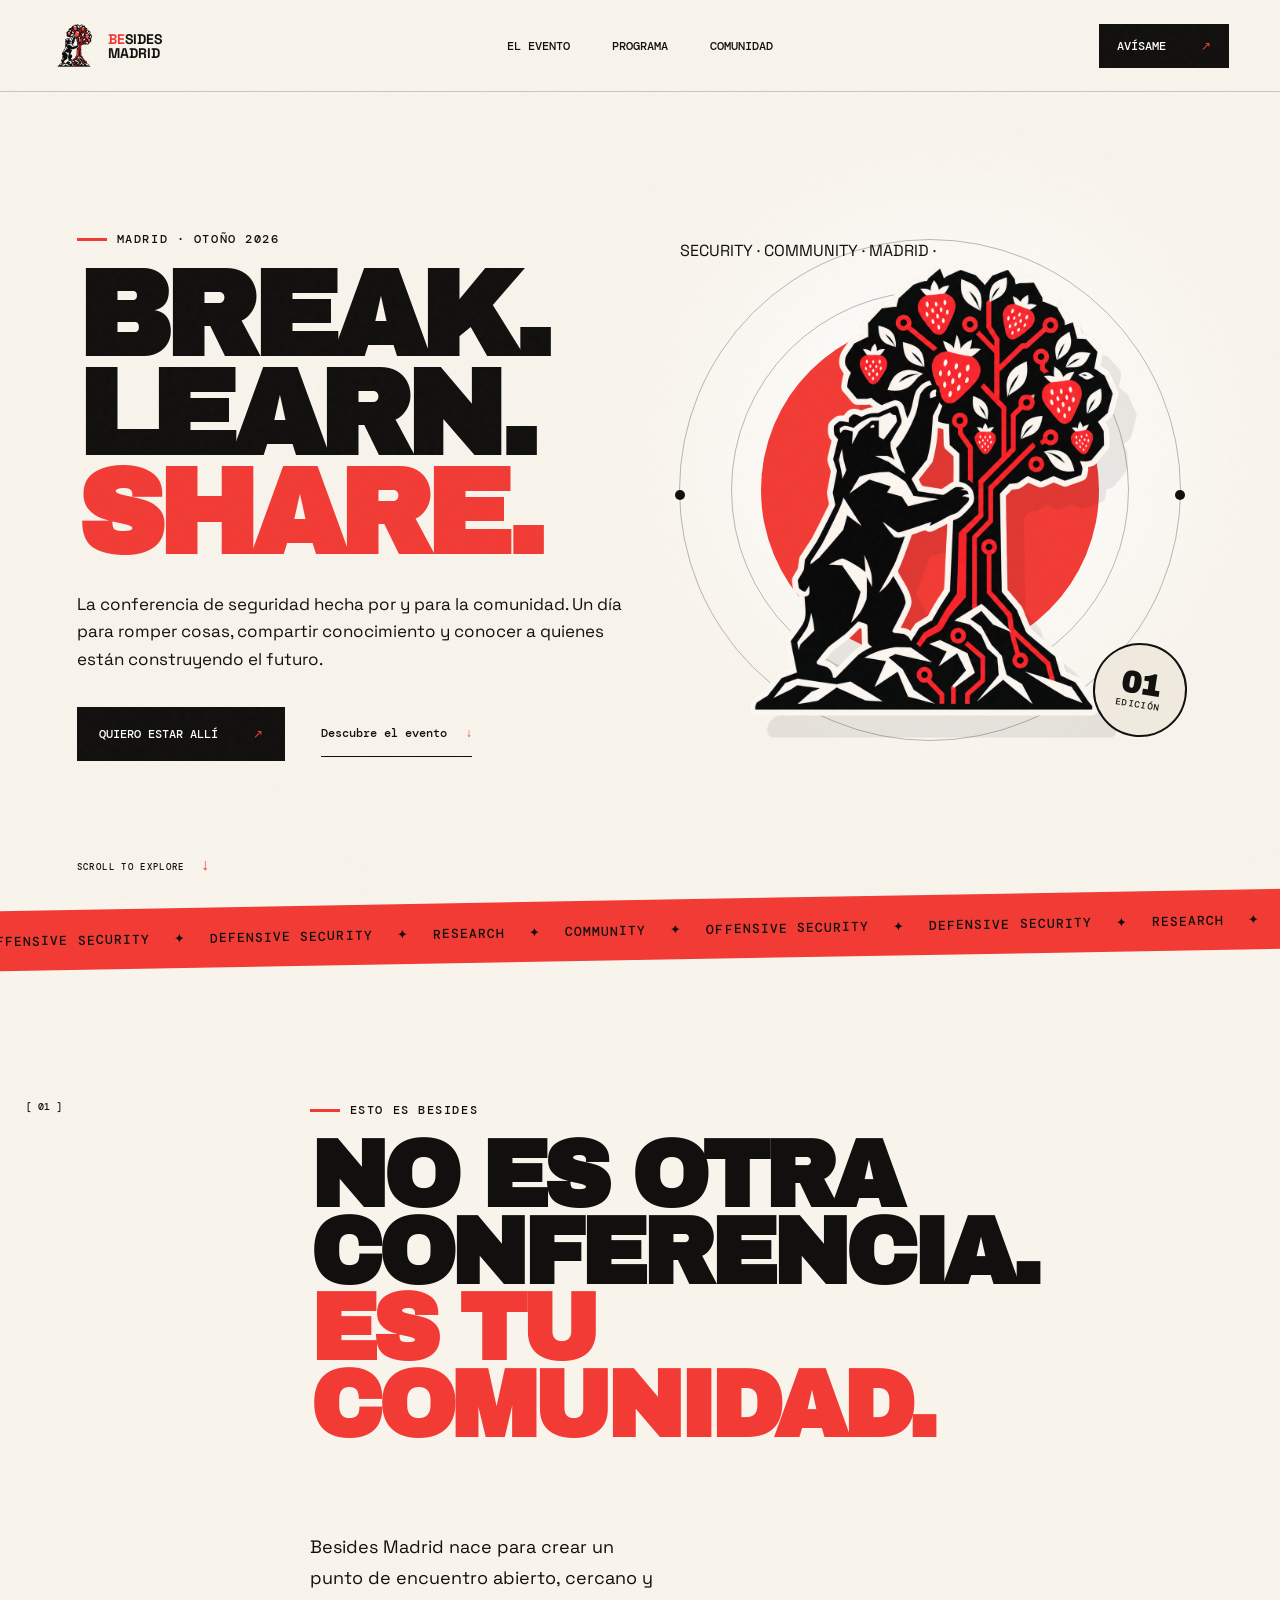
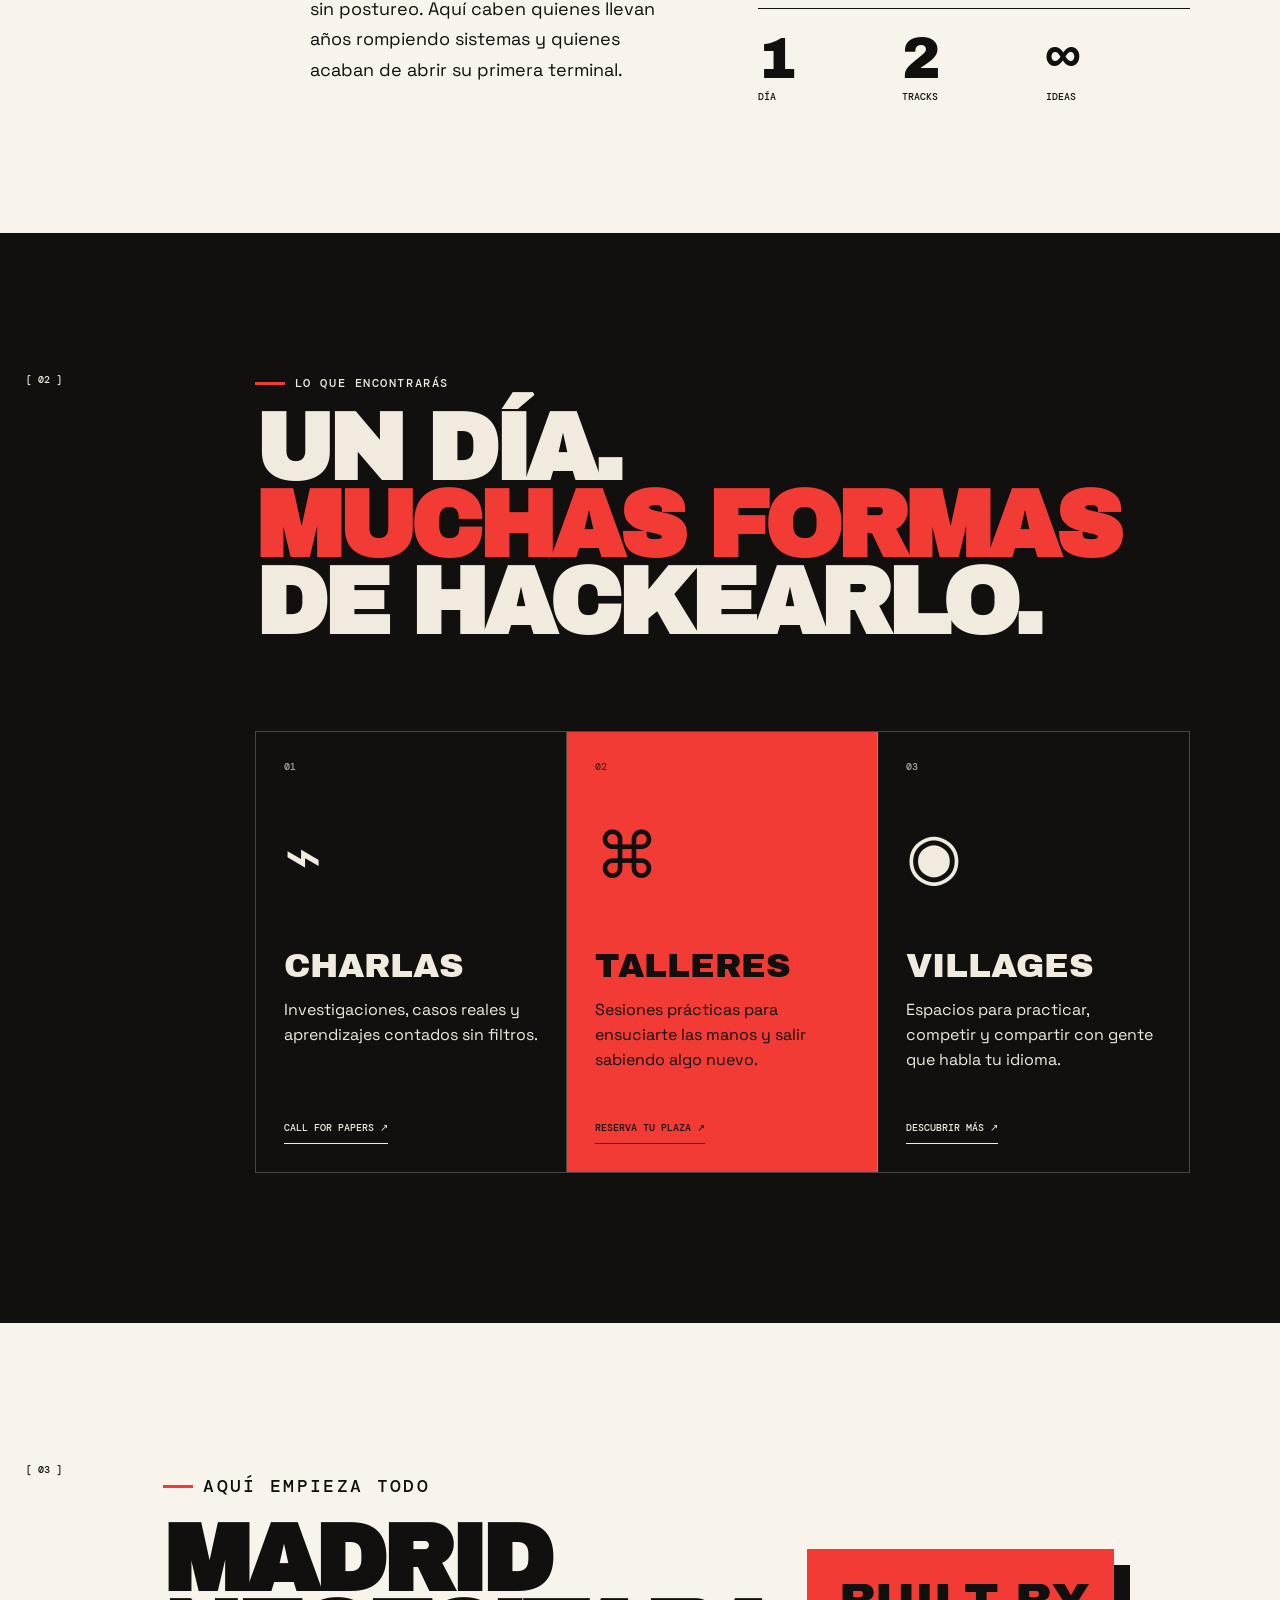
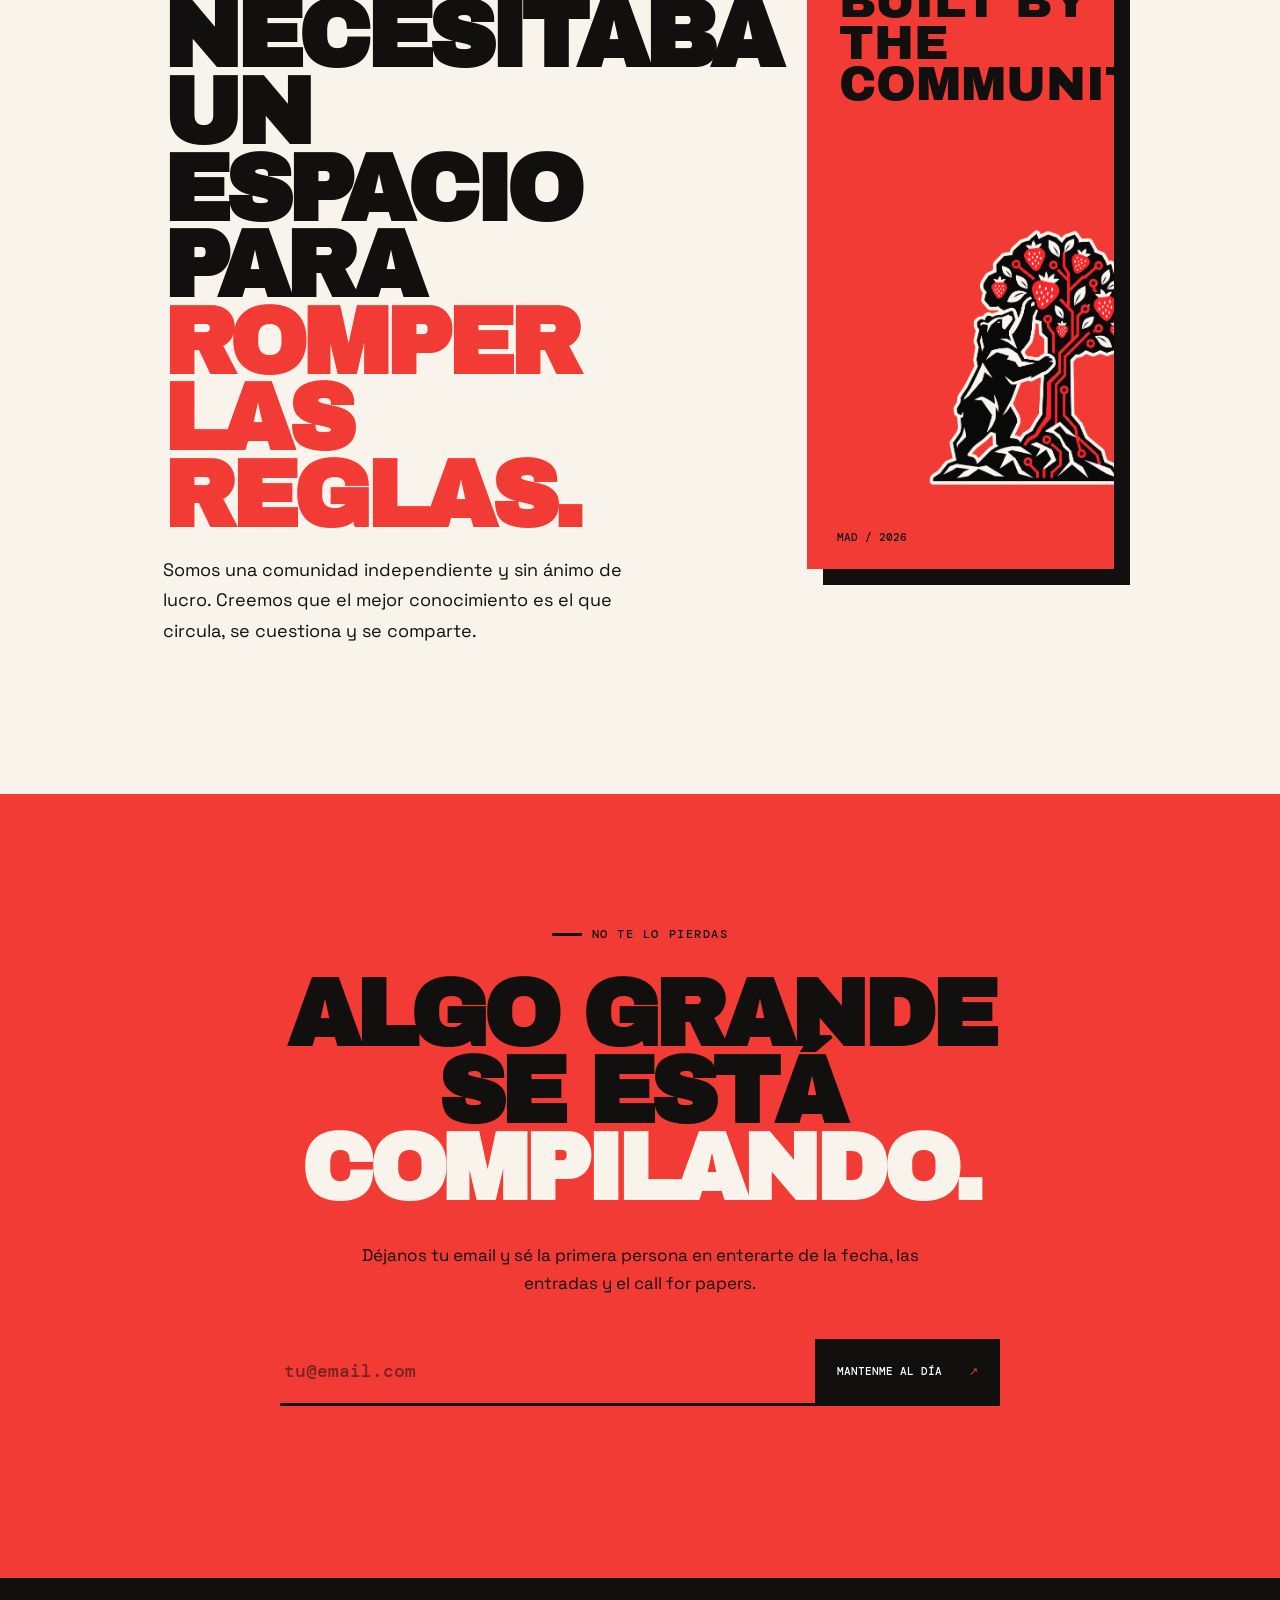
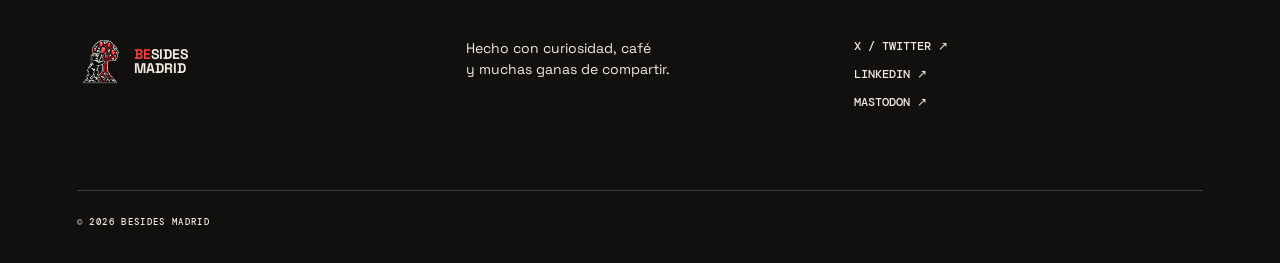
==== index.html @ 8363100e "Create Besides Madrid landing page" ====
<!doctype html>
<html lang="es">
  <head>
    <meta charset="UTF-8" />
    <meta name="viewport" content="width=device-width, initial-scale=1.0" />
    <meta name="description" content="Besides Madrid — la comunidad de ciberseguridad de Madrid. Un día de charlas, talleres y conexiones." />
    <title>Besides Madrid — Cybersecurity Community</title>
    <link rel="preconnect" href="https://fonts.googleapis.com" />
    <link rel="preconnect" href="https://fonts.gstatic.com" crossorigin />
    <link href="https://fonts.googleapis.com/css2?family=Archivo+Black&family=DM+Mono:wght@400;500&family=Space+Grotesk:wght@400;500;600;700&display=swap" rel="stylesheet" />
    <link rel="stylesheet" href="styles.css" />
  </head>
  <body>
    <div class="noise" aria-hidden="true"></div>
    <header class="site-header">
      <a class="brand" href="#inicio" aria-label="Besides Madrid, inicio">
        <img src="public/assets/besides-madrid-mark.png" alt="" />
        <span><b>BE</b>SIDES<br />MADRID</span>
      </a>
      <nav class="desktop-nav" aria-label="Navegación principal">
        <a href="#evento">El evento</a>
        <a href="#programa">Programa</a>
        <a href="#comunidad">Comunidad</a>
      </nav>
      <a class="header-cta" href="#registro">Avísame <span>↗</span></a>
      <button class="menu-toggle" aria-label="Abrir menú" aria-expanded="false"><span></span><span></span></button>
    </header>

    <main>
      <section class="hero" id="inicio">
        <div class="hero-copy">
          <p class="eyebrow"><span></span> Madrid · Otoño 2026</p>
          <h1>Break.<br />Learn.<br /><em>Share.</em></h1>
          <p class="hero-intro">La conferencia de seguridad hecha por y para la comunidad. Un día para romper cosas, compartir conocimiento y conocer a quienes están construyendo el futuro.</p>
          <div class="hero-actions">
            <a class="btn btn-dark" href="#registro">Quiero estar allí <span>↗</span></a>
            <a class="text-link" href="#evento">Descubre el evento <span>↓</span></a>
          </div>
        </div>
        <div class="hero-art" aria-hidden="true">
          <div class="orbit orbit-one"><span>SECURITY · COMMUNITY · MADRID ·</span></div>
          <div class="orbit orbit-two"></div>
          <div class="red-disc"></div>
          <img src="public/assets/besides-madrid-mark.png" alt="" />
          <div class="stamp">01<br /><small>EDICIÓN</small></div>
        </div>
        <div class="scroll-cue">SCROLL TO EXPLORE <span>↓</span></div>
      </section>

      <div class="ticker" aria-label="Temas del evento">
        <div class="ticker-track">
          <span>OFFENSIVE SECURITY</span><i>✦</i><span>DEFENSIVE SECURITY</span><i>✦</i><span>RESEARCH</span><i>✦</i><span>COMMUNITY</span><i>✦</i>
          <span>OFFENSIVE SECURITY</span><i>✦</i><span>DEFENSIVE SECURITY</span><i>✦</i><span>RESEARCH</span><i>✦</i><span>COMMUNITY</span><i>✦</i>
        </div>
      </div>

      <section class="manifesto section" id="evento">
        <div class="section-number">[ 01 ]</div>
        <div class="manifesto-content reveal">
          <p class="eyebrow"><span></span> Esto es Besides</p>
          <h2>No es otra<br />conferencia.<br /><em>Es tu comunidad.</em></h2>
          <div class="manifesto-bottom">
            <p>Besides Madrid nace para crear un punto de encuentro abierto, cercano y sin postureo. Aquí caben quienes llevan años rompiendo sistemas y quienes acaban de abrir su primera terminal.</p>
            <div class="stats">
              <div><strong>1</strong><span>DÍA</span></div>
              <div><strong>2</strong><span>TRACKS</span></div>
              <div><strong>∞</strong><span>IDEAS</span></div>
            </div>
          </div>
        </div>
      </section>

      <section class="program section" id="programa">
        <div class="section-number">[ 02 ]</div>
        <div class="section-heading reveal">
          <p class="eyebrow light"><span></span> Lo que encontrarás</p>
          <h2>Un día.<br /><em>Muchas formas</em><br />de hackearlo.</h2>
        </div>
        <div class="program-grid reveal">
          <article><span class="card-no">01</span><div class="card-icon">⌁</div><h3>Charlas</h3><p>Investigaciones, casos reales y aprendizajes contados sin filtros.</p><a href="#registro">CALL FOR PAPERS <span>↗</span></a></article>
          <article class="featured"><span class="card-no">02</span><div class="card-icon">⌘</div><h3>Talleres</h3><p>Sesiones prácticas para ensuciarte las manos y salir sabiendo algo nuevo.</p><a href="#registro">RESERVA TU PLAZA <span>↗</span></a></article>
          <article><span class="card-no">03</span><div class="card-icon">◉</div><h3>Villages</h3><p>Espacios para practicar, competir y compartir con gente que habla tu idioma.</p><a href="#registro">DESCUBRIR MÁS <span>↗</span></a></article>
        </div>
      </section>

      <section class="community section" id="comunidad">
        <div class="section-number">[ 03 ]</div>
        <div class="community-copy reveal">
          <p class="eyebrow"><span></span> Aquí empieza todo</p>
          <h2>Madrid necesitaba<br />un espacio para<br /><em>romper las reglas.</em></h2>
          <p>Somos una comunidad independiente y sin ánimo de lucro. Creemos que el mejor conocimiento es el que circula, se cuestiona y se comparte.</p>
        </div>
        <div class="community-poster reveal" aria-hidden="true">
          <p>BUILT BY<br />THE COMMUNITY</p>
          <img src="public/assets/besides-madrid-mark.png" alt="" />
          <span>MAD / 2026</span>
        </div>
      </section>

      <section class="signup" id="registro">
        <p class="eyebrow light"><span></span> No te lo pierdas</p>
        <h2>Algo grande<br />se está <em>compilando.</em></h2>
        <p>Déjanos tu email y sé la primera persona en enterarte de la fecha, las entradas y el call for papers.</p>
        <form id="signup-form">
          <label class="sr-only" for="email">Tu correo electrónico</label>
          <input id="email" type="email" placeholder="tu@email.com" required />
          <button type="submit">MANTENME AL DÍA <span>↗</span></button>
        </form>
        <p class="form-message" role="status"></p>
      </section>
    </main>

    <footer>
      <a class="brand footer-brand" href="#inicio"><img src="public/assets/besides-madrid-mark.png" alt="" /><span><b>BE</b>SIDES<br />MADRID</span></a>
      <p>Hecho con curiosidad, café<br />y muchas ganas de compartir.</p>
      <div class="socials"><a href="#">X / TWITTER ↗</a><a href="#">LINKEDIN ↗</a><a href="#">MASTODON ↗</a></div>
      <span class="copyright">© 2026 BESIDES MADRID</span>
    </footer>
    <script src="script.js"></script>
  </body>
</html>
---- styles.css ----
:root{--red:#f23b35;--ink:#11100e;--cream:#f0eadf;--paper:#f8f4ec;--line:rgba(17,16,14,.2)}*{box-sizing:border-box}html{scroll-behavior:smooth}body{margin:0;background:var(--paper);color:var(--ink);font-family:"Space Grotesk",sans-serif;overflow-x:hidden}.noise{position:fixed;inset:0;pointer-events:none;z-index:20;opacity:.035;background-image:url("data:image/svg+xml,%3Csvg viewBox='0 0 180 180' xmlns='http://www.w3.org/2000/svg'%3E%3Cfilter id='n'%3E%3CfeTurbulence type='fractalNoise' baseFrequency='.8' numOctaves='4' stitchTiles='stitch'/%3E%3C/filter%3E%3Crect width='100%25' height='100%25' filter='url(%23n)' opacity='.7'/%3E%3C/svg%3E")}.site-header{height:92px;padding:0 4vw;display:grid;grid-template-columns:1fr auto 1fr;align-items:center;border-bottom:1px solid var(--line);position:absolute;z-index:10;width:100%}.brand{display:flex;align-items:center;gap:10px;color:inherit;text-decoration:none;font:700 14px/1 "Space Grotesk"}.brand img{width:47px;height:47px;object-fit:contain}.brand b{color:var(--red)}.desktop-nav{display:flex;gap:42px}.desktop-nav a,.socials a{color:inherit;text-decoration:none;font:500 12px "DM Mono";text-transform:uppercase}.desktop-nav a:hover{color:var(--red)}.header-cta{justify-self:end;background:var(--ink);color:white;text-decoration:none;padding:14px 18px;font:500 12px "DM Mono";text-transform:uppercase}.header-cta span,.btn span{color:var(--red);margin-left:28px}.menu-toggle{display:none}.hero{min-height:780px;height:100vh;max-height:980px;padding:150px 6vw 70px;display:grid;grid-template-columns:1.03fr .97fr;align-items:center;position:relative;overflow:hidden;background:radial-gradient(circle at 74% 50%,#fff 0,transparent 31%)}.hero-copy{z-index:2}.eyebrow{font:500 12px "DM Mono";letter-spacing:.13em;text-transform:uppercase;display:flex;align-items:center;gap:10px}.eyebrow span{display:block;width:30px;height:3px;background:var(--red)}h1,h2{font-family:"Archivo Black",sans-serif;text-transform:uppercase;letter-spacing:-.055em;margin:20px 0;line-height:.82}h1{font-size:clamp(76px,9.4vw,150px)}h1 em,h2 em{font-style:normal;color:var(--red)}.hero-intro{max-width:560px;font-size:17px;line-height:1.6;margin:28px 0 34px}.hero-actions{display:flex;align-items:center;gap:36px}.btn{display:inline-block;padding:19px 22px;text-decoration:none;text-transform:uppercase;font:500 12px "DM Mono"}.btn-dark{background:var(--ink);color:#fff}.text-link{color:inherit;font:500 12px "DM Mono";text-decoration:none;border-bottom:1px solid;padding:15px 0}.text-link span{color:var(--red);margin-left:12px}.hero-art{position:relative;height:650px;display:grid;place-items:center}.hero-art img{width:min(90%,570px);height:min(90%,570px);object-fit:contain;z-index:2;filter:drop-shadow(18px 22px 0 rgba(17,16,14,.08))}.red-disc{position:absolute;width:62%;aspect-ratio:1;border-radius:50%;background:var(--red);z-index:0}.orbit{position:absolute;border:1px solid rgba(17,16,14,.28);border-radius:50%;aspect-ratio:1}.orbit-one{width:92%;animation:spin 30s linear infinite}.orbit-two{width:73%}.orbit-one:before,.orbit-one:after{content:"";position:absolute;width:10px;height:10px;border-radius:50%;background:var(--ink);top:50%;left:-5px}.orbit-one:after{left:auto;right:-5px}.stamp{position:absolute;right:3%;bottom:12%;width:94px;height:94px;border-radius:50%;background:var(--cream);border:2px solid var(--ink);display:grid;place-content:center;text-align:center;z-index:3;font:700 30px/1 "Archivo Black";transform:rotate(9deg)}.stamp small{font:500 9px "DM Mono";letter-spacing:.15em}.scroll-cue{position:absolute;bottom:25px;left:6vw;font:500 9px "DM Mono";letter-spacing:.15em}.scroll-cue span{color:var(--red);font-size:16px;margin-left:10px}.ticker{height:60px;background:var(--red);color:var(--ink);display:flex;align-items:center;overflow:hidden;transform:rotate(-1deg);width:102%;margin-left:-1%}.ticker-track{display:flex;gap:24px;white-space:nowrap;animation:ticker 24s linear infinite;font:500 13px "DM Mono";letter-spacing:.08em}.ticker i{font-style:normal}.section{position:relative;padding:130px 7vw}.section-number{position:absolute;left:2vw;top:140px;font:500 10px "DM Mono"}.manifesto{display:grid;grid-template-columns:20% 80%;min-height:860px}.manifesto-content{grid-column:2}.manifesto h2,.section-heading h2,.community h2,.signup h2{font-size:clamp(56px,7.3vw,112px)}.manifesto-bottom{display:grid;grid-template-columns:1fr 1.25fr;gap:8vw;align-items:end;margin-top:70px}.manifesto-bottom>p,.community-copy>p{font-size:18px;line-height:1.7;max-width:500px}.stats{display:grid;grid-template-columns:repeat(3,1fr);border-top:1px solid var(--ink)}.stats div{padding-top:18px;display:flex;flex-direction:column}.stats strong{font:400 58px "Archivo Black"}.stats span{font:500 10px "DM Mono"}.program{background:var(--ink);color:var(--cream);padding-bottom:150px}.light span{background:var(--red)}.section-heading{margin-left:15%}.program-grid{margin:90px 0 0 15%;display:grid;grid-template-columns:repeat(3,1fr);border:1px solid rgba(240,234,223,.25)}.program article{min-height:440px;padding:28px;display:flex;flex-direction:column;border-right:1px solid rgba(240,234,223,.25);transition:.25s}.program article:last-child{border:0}.program article:hover,.program .featured{background:var(--red);color:var(--ink)}.card-no{font:500 10px "DM Mono";opacity:.7}.card-icon{font-size:64px;margin:42px 0 50px}.program h3{font:400 34px "Archivo Black";text-transform:uppercase;margin:0 0 14px}.program article p{line-height:1.55;margin:0}.program article a{margin-top:auto;color:inherit;font:500 10px "DM Mono";text-decoration:none;border-bottom:1px solid;padding-bottom:9px;align-self:flex-start}.community{display:grid;grid-template-columns:1.2fr .8fr;gap:8vw;align-items:center;min-height:950px}.community-copy{margin-left:12%}.community-poster{height:620px;background:var(--red);position:relative;overflow:hidden;transform:rotate(2deg);box-shadow:16px 16px 0 var(--ink)}.community-poster p{font:400 48px/.87 "Archivo Black";position:absolute;z-index:2;margin:32px}.community-poster img{width:90%;height:80%;object-fit:contain;position:absolute;bottom:-6%;right:-18%}.community-poster>span{position:absolute;bottom:25px;left:30px;font:500 11px "DM Mono"}.signup{background:var(--red);color:var(--ink);text-align:center;padding:120px 8vw 130px}.signup .eyebrow{justify-content:center}.signup .eyebrow span{background:var(--ink)}.signup h2{margin:35px auto}.signup h2 em{color:var(--paper)}.signup>p:not(.eyebrow):not(.form-message){font-size:17px;line-height:1.6;max-width:620px;margin:30px auto}.signup form{display:flex;max-width:720px;margin:42px auto 0;border-bottom:3px solid var(--ink)}.signup input{flex:1;background:none;border:0;padding:20px 4px;font:500 18px "DM Mono";color:var(--ink);outline:0}.signup input::placeholder{color:rgba(17,16,14,.55)}.signup button{border:0;background:var(--ink);color:#fff;padding:16px 22px;font:500 11px "DM Mono";cursor:pointer}.signup button span{color:var(--red);margin-left:20px}.form-message{min-height:20px;font:500 11px "DM Mono"}footer{background:var(--ink);color:var(--cream);padding:60px 6vw 35px;display:grid;grid-template-columns:1fr 1fr 1fr;gap:40px;align-items:start}.footer-brand b{color:var(--red)}footer>p{margin:0;font-size:14px;line-height:1.5}.socials{display:flex;flex-direction:column;gap:12px}.copyright{grid-column:1/-1;margin-top:40px;padding-top:25px;border-top:1px solid rgba(240,234,223,.2);font:500 9px "DM Mono";letter-spacing:.15em}.reveal{opacity:0;transform:translateY(35px);transition:opacity .7s,transform .7s}.reveal.visible{opacity:1;transform:none}.sr-only{position:absolute;width:1px;height:1px;padding:0;margin:-1px;overflow:hidden;clip:rect(0,0,0,0);white-space:nowrap;border:0}@keyframes spin{to{transform:rotate(360deg)}}@keyframes ticker{to{transform:translateX(-50%)}}
@media(max-width:900px){.site-header{height:76px;grid-template-columns:1fr auto}.desktop-nav,.header-cta{display:none}.menu-toggle{display:flex;flex-direction:column;gap:7px;background:0;border:0;padding:10px}.menu-toggle span{display:block;width:26px;height:2px;background:var(--ink)}.desktop-nav.open{display:flex;position:absolute;top:76px;left:0;right:0;background:var(--paper);padding:30px;flex-direction:column;border-bottom:1px solid var(--ink)}.hero{height:auto;min-height:0;grid-template-columns:1fr;padding:125px 6vw 70px}.hero-intro{font-size:15px}.hero-art{height:460px;margin-top:20px}.scroll-cue{display:none}.section{padding:90px 6vw}.section-number{display:none}.manifesto{display:block;min-height:0}.manifesto-content{grid-column:auto}.manifesto-bottom{grid-template-columns:1fr;margin-top:45px}.program .section-heading,.program-grid{margin-left:0}.program-grid{grid-template-columns:1fr}.program article{min-height:330px;border-right:0;border-bottom:1px solid rgba(240,234,223,.25)}.card-icon{margin:20px 0}.community{grid-template-columns:1fr;min-height:0}.community-copy{margin:0}.community-poster{height:500px;max-width:480px}.signup form{flex-direction:column;border:0;gap:10px}.signup input{border-bottom:3px solid var(--ink)}footer{grid-template-columns:1fr 1fr}}
@media(max-width:560px){h1{font-size:21vw}.hero-actions{align-items:flex-start;flex-direction:column;gap:10px}.hero-art{height:390px}.stamp{width:72px;height:72px;font-size:22px}.manifesto h2,.section-heading h2,.community h2,.signup h2{font-size:14vw}.manifesto-bottom>p,.community-copy>p{font-size:16px}.stats strong{font-size:42px}.community-poster{height:420px}.community-poster p{font-size:37px}footer{grid-template-columns:1fr}.copyright{margin-top:5px}}
@media(prefers-reduced-motion:reduce){html{scroll-behavior:auto}.orbit-one,.ticker-track{animation:none}.reveal{opacity:1;transform:none;transition:none}}
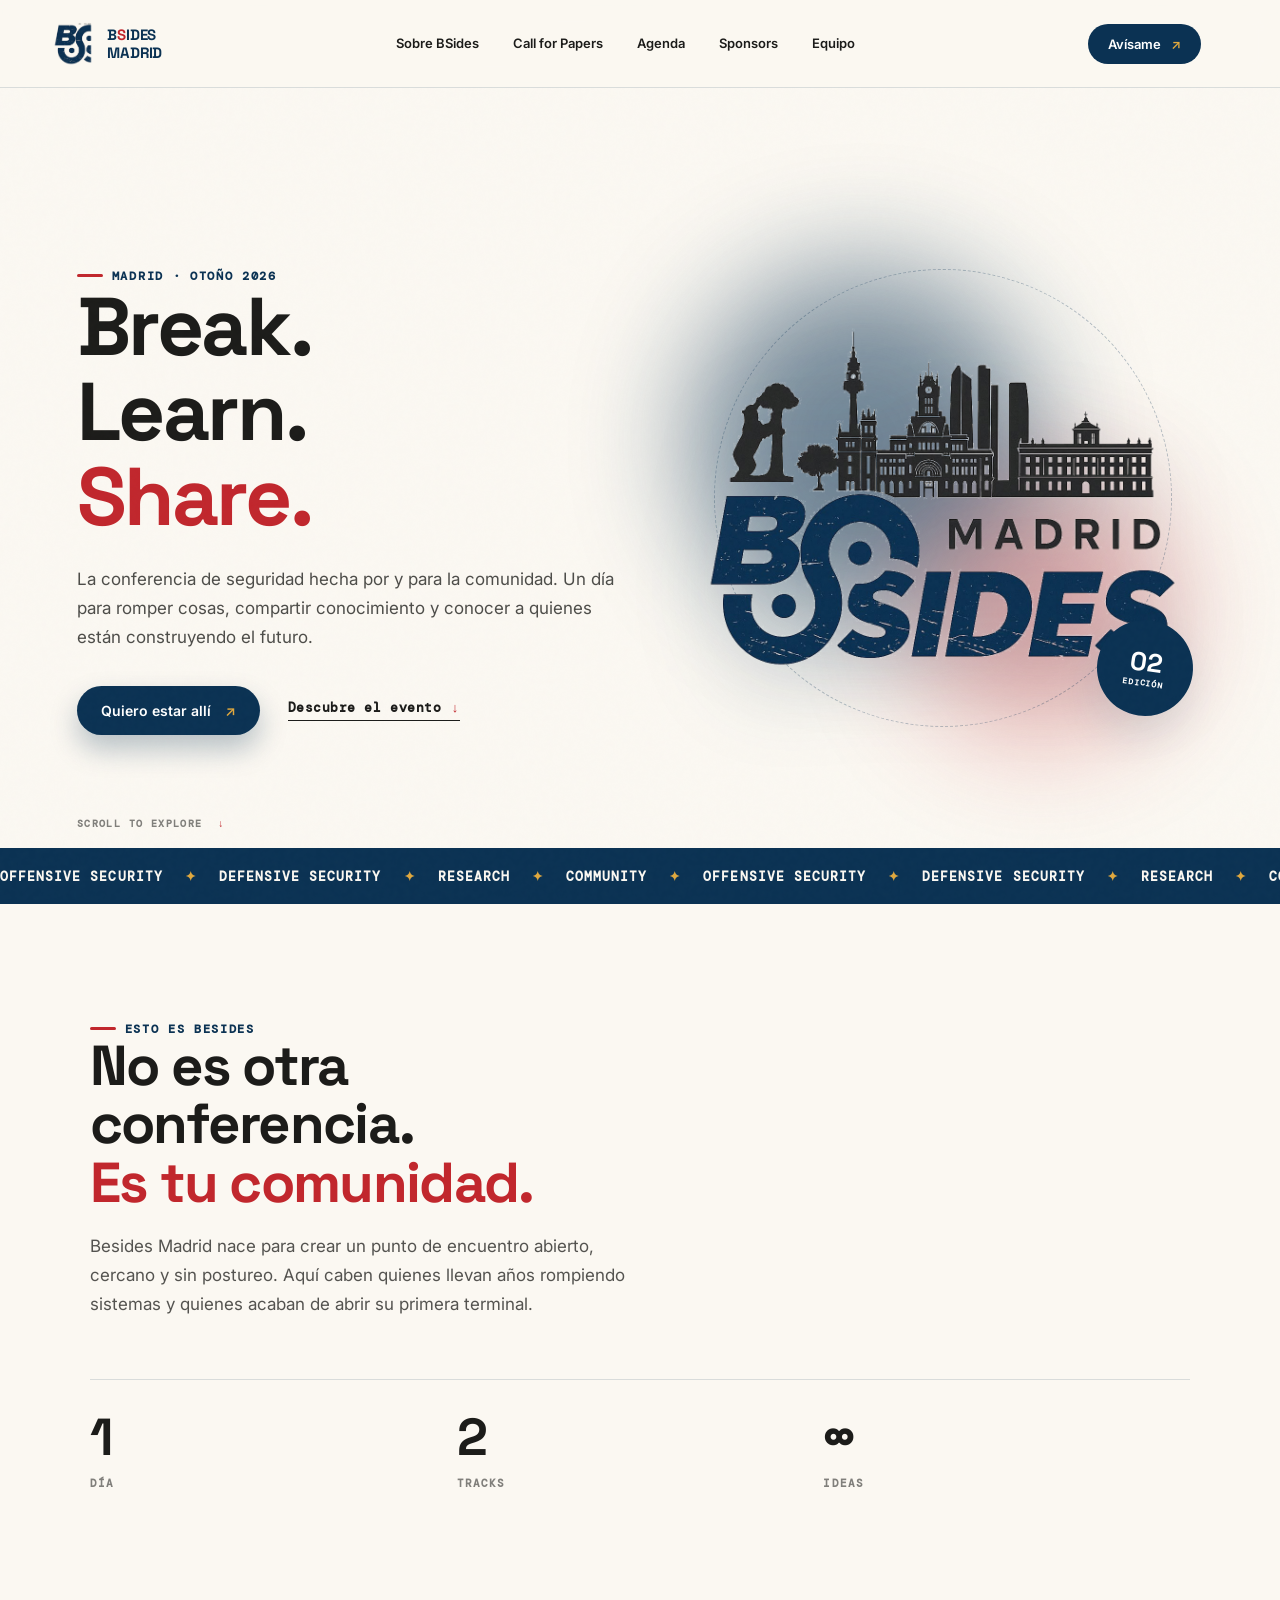
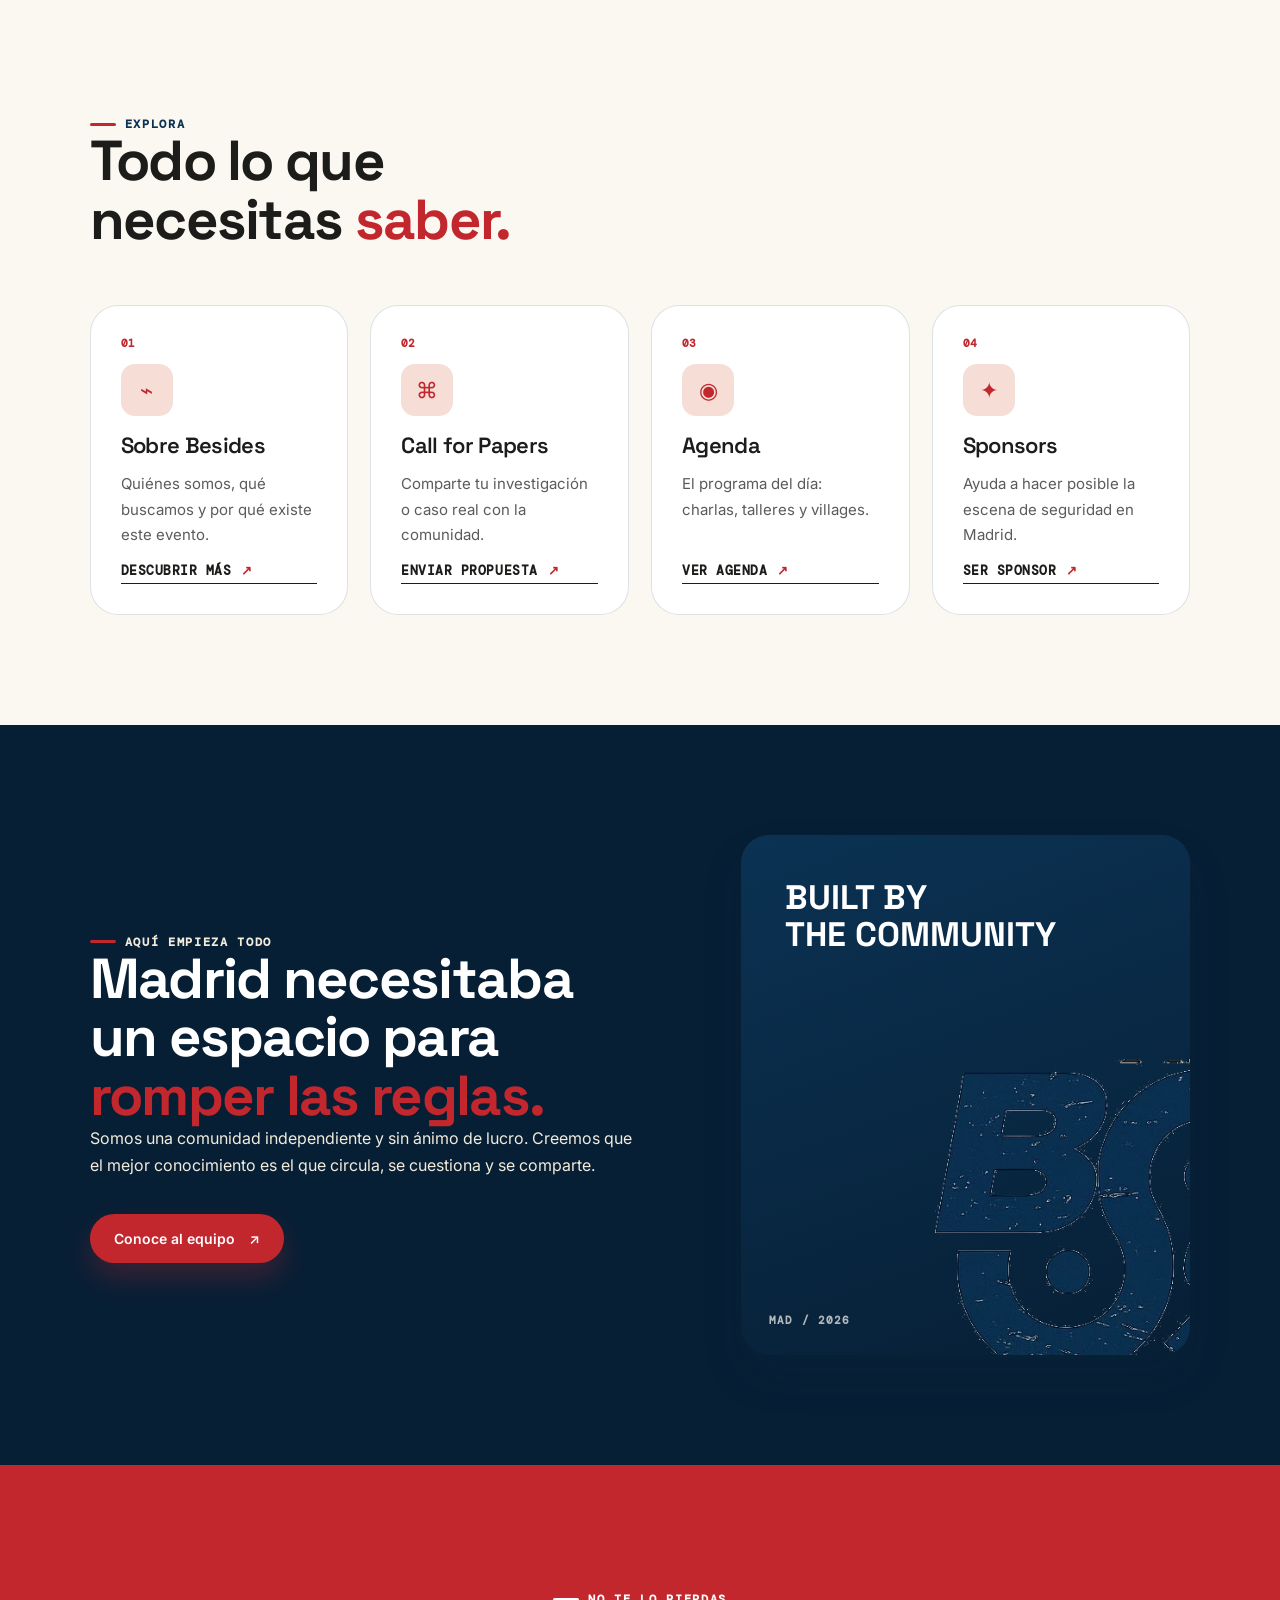
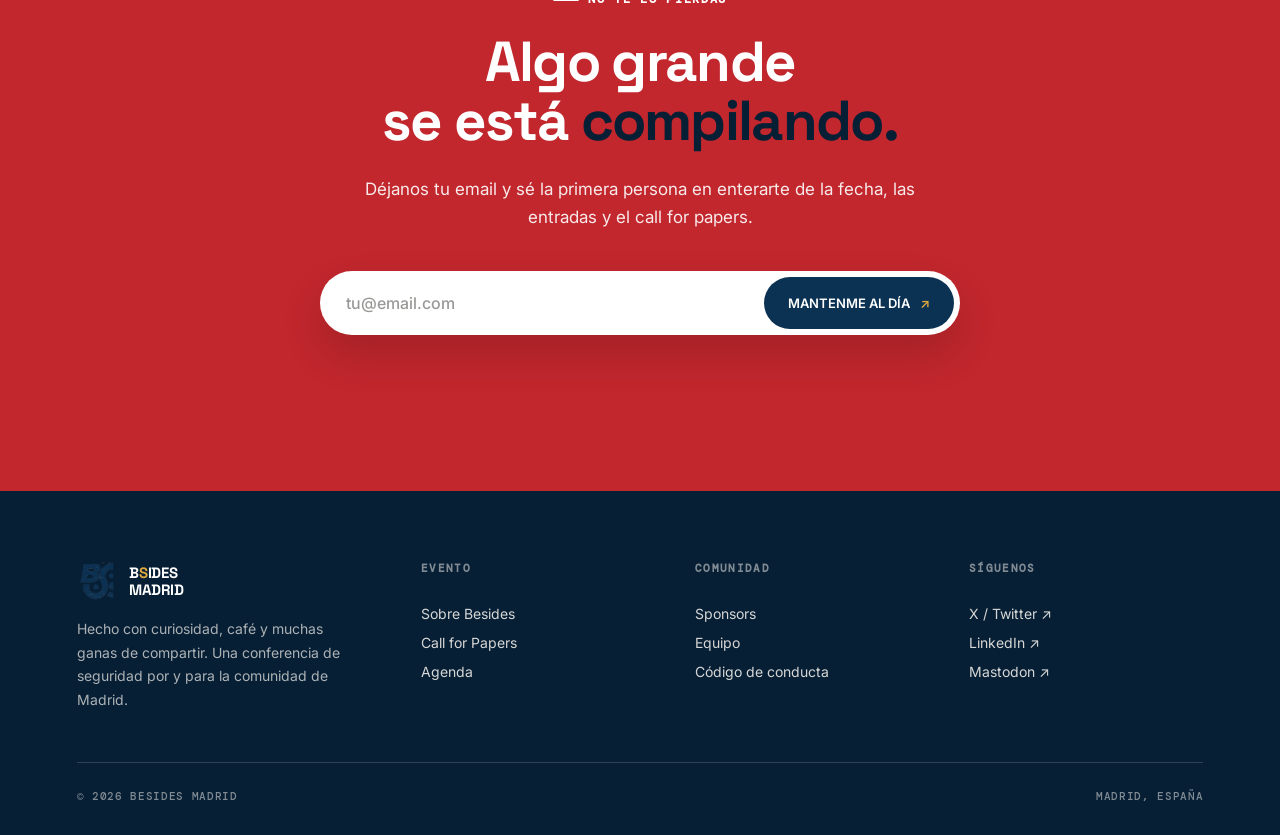
==== commit 86743001: "Rediseña la web como sitio multi-página con el nuevo logo Sustituye el mark del oso/madroño por el l" ====
--- a/index.html
+++ b/index.html
@@ -5,22 +5,28 @@
     <meta name="viewport" content="width=device-width, initial-scale=1.0" />
     <meta name="description" content="Besides Madrid — la comunidad de ciberseguridad de Madrid. Un día de charlas, talleres y conexiones." />
     <title>Besides Madrid — Cybersecurity Community</title>
+    <link rel="icon" type="image/png" href="public/assets/favicon-32.png" sizes="32x32" />
+    <link rel="icon" type="image/png" href="public/assets/favicon-192.png" sizes="192x192" />
+    <link rel="apple-touch-icon" href="public/assets/apple-touch-icon.png" />
     <link rel="preconnect" href="https://fonts.googleapis.com" />
     <link rel="preconnect" href="https://fonts.gstatic.com" crossorigin />
-    <link href="https://fonts.googleapis.com/css2?family=Archivo+Black&family=DM+Mono:wght@400;500&family=Space+Grotesk:wght@400;500;600;700&display=swap" rel="stylesheet" />
+    <link href="https://fonts.googleapis.com/css2?family=DM+Mono:wght@400;500&family=Inter:wght@400;500;600;700&family=Space+Grotesk:wght@400;500;600;700&display=swap" rel="stylesheet" />
     <link rel="stylesheet" href="styles.css" />
   </head>
   <body>
     <div class="noise" aria-hidden="true"></div>
+
     <header class="site-header">
-      <a class="brand" href="#inicio" aria-label="Besides Madrid, inicio">
-        <img src="public/assets/besides-madrid-mark.png" alt="" />
-        <span><b>BE</b>SIDES<br />MADRID</span>
+      <a class="brand" href="index.html" aria-label="Besides Madrid, inicio">
+        <img class="brand-mark" src="public/assets/besides-madrid-icon.png" alt="" />
+        <span class="brand-word">B<b>S</b>IDES<br />MADRID</span>
       </a>
       <nav class="desktop-nav" aria-label="Navegación principal">
-        <a href="#evento">El evento</a>
-        <a href="#programa">Programa</a>
-        <a href="#comunidad">Comunidad</a>
+        <a href="about.html">Sobre BSides</a>
+        <a href="cfp.html">Call for Papers</a>
+        <a href="agenda.html">Agenda</a>
+        <a href="sponsors.html">Sponsors</a>
+        <a href="team.html">Equipo</a>
       </nav>
       <a class="header-cta" href="#registro">Avísame <span>↗</span></a>
       <button class="menu-toggle" aria-label="Abrir menú" aria-expanded="false"><span></span><span></span></button>
@@ -33,16 +39,16 @@
           <h1>Break.<br />Learn.<br /><em>Share.</em></h1>
           <p class="hero-intro">La conferencia de seguridad hecha por y para la comunidad. Un día para romper cosas, compartir conocimiento y conocer a quienes están construyendo el futuro.</p>
           <div class="hero-actions">
-            <a class="btn btn-dark" href="#registro">Quiero estar allí <span>↗</span></a>
-            <a class="text-link" href="#evento">Descubre el evento <span>↓</span></a>
+            <a class="btn btn-primary" href="#registro">Quiero estar allí <span>↗</span></a>
+            <a class="text-link" href="about.html">Descubre el evento <span>↓</span></a>
           </div>
         </div>
         <div class="hero-art" aria-hidden="true">
-          <div class="orbit orbit-one"><span>SECURITY · COMMUNITY · MADRID ·</span></div>
-          <div class="orbit orbit-two"></div>
-          <div class="red-disc"></div>
-          <img src="public/assets/besides-madrid-mark.png" alt="" />
-          <div class="stamp">01<br /><small>EDICIÓN</small></div>
+          <div class="blob blob-navy"></div>
+          <div class="blob blob-accent"></div>
+          <div class="orbit orbit-one"></div>
+          <img src="public/assets/besides-madrid-logo.png" alt="" />
+          <div class="badge-stamp">02<br /><small>EDICIÓN</small></div>
         </div>
         <div class="scroll-cue">SCROLL TO EXPLORE <span>↓</span></div>
       </section>
@@ -54,46 +60,71 @@
         </div>
       </div>
 
-      <section class="manifesto section" id="evento">
-        <div class="section-number">[ 01 ]</div>
-        <div class="manifesto-content reveal">
+      <section class="section" id="evento">
+        <div class="section-heading reveal">
           <p class="eyebrow"><span></span> Esto es Besides</p>
           <h2>No es otra<br />conferencia.<br /><em>Es tu comunidad.</em></h2>
-          <div class="manifesto-bottom">
-            <p>Besides Madrid nace para crear un punto de encuentro abierto, cercano y sin postureo. Aquí caben quienes llevan años rompiendo sistemas y quienes acaban de abrir su primera terminal.</p>
-            <div class="stats">
-              <div><strong>1</strong><span>DÍA</span></div>
-              <div><strong>2</strong><span>TRACKS</span></div>
-              <div><strong>∞</strong><span>IDEAS</span></div>
-            </div>
-          </div>
+          <p class="lede">Besides Madrid nace para crear un punto de encuentro abierto, cercano y sin postureo. Aquí caben quienes llevan años rompiendo sistemas y quienes acaban de abrir su primera terminal.</p>
+        </div>
+        <div class="stats reveal">
+          <div><strong>1</strong><span>DÍA</span></div>
+          <div><strong>2</strong><span>TRACKS</span></div>
+          <div><strong>∞</strong><span>IDEAS</span></div>
         </div>
       </section>
 
-      <section class="program section" id="programa">
-        <div class="section-number">[ 02 ]</div>
+      <section class="section" id="explora">
         <div class="section-heading reveal">
-          <p class="eyebrow light"><span></span> Lo que encontrarás</p>
-          <h2>Un día.<br /><em>Muchas formas</em><br />de hackearlo.</h2>
+          <p class="eyebrow"><span></span> Explora</p>
+          <h2>Todo lo que<br />necesitas <em>saber.</em></h2>
         </div>
-        <div class="program-grid reveal">
-          <article><span class="card-no">01</span><div class="card-icon">⌁</div><h3>Charlas</h3><p>Investigaciones, casos reales y aprendizajes contados sin filtros.</p><a href="#registro">CALL FOR PAPERS <span>↗</span></a></article>
-          <article class="featured"><span class="card-no">02</span><div class="card-icon">⌘</div><h3>Talleres</h3><p>Sesiones prácticas para ensuciarte las manos y salir sabiendo algo nuevo.</p><a href="#registro">RESERVA TU PLAZA <span>↗</span></a></article>
-          <article><span class="card-no">03</span><div class="card-icon">◉</div><h3>Villages</h3><p>Espacios para practicar, competir y compartir con gente que habla tu idioma.</p><a href="#registro">DESCUBRIR MÁS <span>↗</span></a></article>
+        <div class="card-grid reveal">
+          <article class="card">
+            <span class="card-no">01</span>
+            <div class="card-icon">⌁</div>
+            <h3>Sobre Besides</h3>
+            <p>Quiénes somos, qué buscamos y por qué existe este evento.</p>
+            <a class="text-link" href="about.html">DESCUBRIR MÁS <span>↗</span></a>
+          </article>
+          <article class="card">
+            <span class="card-no">02</span>
+            <div class="card-icon">⌘</div>
+            <h3>Call for Papers</h3>
+            <p>Comparte tu investigación o caso real con la comunidad.</p>
+            <a class="text-link" href="cfp.html">ENVIAR PROPUESTA <span>↗</span></a>
+          </article>
+          <article class="card">
+            <span class="card-no">03</span>
+            <div class="card-icon">◉</div>
+            <h3>Agenda</h3>
+            <p>El programa del día: charlas, talleres y villages.</p>
+            <a class="text-link" href="agenda.html">VER AGENDA <span>↗</span></a>
+          </article>
+          <article class="card">
+            <span class="card-no">04</span>
+            <div class="card-icon">✦</div>
+            <h3>Sponsors</h3>
+            <p>Ayuda a hacer posible la escena de seguridad en Madrid.</p>
+            <a class="text-link" href="sponsors.html">SER SPONSOR <span>↗</span></a>
+          </article>
         </div>
       </section>
 
-      <section class="community section" id="comunidad">
-        <div class="section-number">[ 03 ]</div>
-        <div class="community-copy reveal">
-          <p class="eyebrow"><span></span> Aquí empieza todo</p>
-          <h2>Madrid necesitaba<br />un espacio para<br /><em>romper las reglas.</em></h2>
-          <p>Somos una comunidad independiente y sin ánimo de lucro. Creemos que el mejor conocimiento es el que circula, se cuestiona y se comparte.</p>
-        </div>
-        <div class="community-poster reveal" aria-hidden="true">
-          <p>BUILT BY<br />THE COMMUNITY</p>
-          <img src="public/assets/besides-madrid-mark.png" alt="" />
-          <span>MAD / 2026</span>
+      <section class="section section-dark" id="comunidad">
+        <div class="two-col">
+          <div class="reveal">
+            <p class="eyebrow on-dark"><span></span> Aquí empieza todo</p>
+            <h2>Madrid necesitaba<br />un espacio para<br /><em>romper las reglas.</em></h2>
+            <p class="lede">Somos una comunidad independiente y sin ánimo de lucro. Creemos que el mejor conocimiento es el que circula, se cuestiona y se comparte.</p>
+            <div class="hero-actions" style="margin-top:34px">
+              <a class="btn btn-accent" href="team.html">Conoce al equipo <span>↗</span></a>
+            </div>
+          </div>
+          <div class="poster reveal" aria-hidden="true">
+            <p>BUILT BY<br />THE COMMUNITY</p>
+            <img src="public/assets/besides-madrid-icon.png" alt="" />
+            <span>MAD / 2026</span>
+          </div>
         </div>
       </section>
 
@@ -111,10 +142,37 @@
     </main>
 
     <footer>
-      <a class="brand footer-brand" href="#inicio"><img src="public/assets/besides-madrid-mark.png" alt="" /><span><b>BE</b>SIDES<br />MADRID</span></a>
-      <p>Hecho con curiosidad, café<br />y muchas ganas de compartir.</p>
-      <div class="socials"><a href="#">X / TWITTER ↗</a><a href="#">LINKEDIN ↗</a><a href="#">MASTODON ↗</a></div>
-      <span class="copyright">© 2026 BESIDES MADRID</span>
+      <div class="footer-top">
+        <div>
+          <a class="footer-brand" href="index.html">
+            <img class="brand-mark" src="public/assets/besides-madrid-icon.png" alt="" />
+            <span class="brand-word">B<b>S</b>IDES<br />MADRID</span>
+          </a>
+          <p class="footer-about">Hecho con curiosidad, café y muchas ganas de compartir. Una conferencia de seguridad por y para la comunidad de Madrid.</p>
+        </div>
+        <div class="footer-col">
+          <h4>Evento</h4>
+          <a href="about.html">Sobre Besides</a>
+          <a href="cfp.html">Call for Papers</a>
+          <a href="agenda.html">Agenda</a>
+        </div>
+        <div class="footer-col">
+          <h4>Comunidad</h4>
+          <a href="sponsors.html">Sponsors</a>
+          <a href="team.html">Equipo</a>
+          <a href="code-of-conduct.html">Código de conducta</a>
+        </div>
+        <div class="footer-col">
+          <h4>Síguenos</h4>
+          <a href="#">X / Twitter ↗</a>
+          <a href="#">LinkedIn ↗</a>
+          <a href="#">Mastodon ↗</a>
+        </div>
+      </div>
+      <div class="footer-bottom">
+        <span>© 2026 BESIDES MADRID</span>
+        <span>MADRID, ESPAÑA</span>
+      </div>
     </footer>
     <script src="script.js"></script>
   </body>
--- a/styles.css
+++ b/styles.css
@@ -1,4 +1,240 @@
-:root{--red:#f23b35;--ink:#11100e;--cream:#f0eadf;--paper:#f8f4ec;--line:rgba(17,16,14,.2)}*{box-sizing:border-box}html{scroll-behavior:smooth}body{margin:0;background:var(--paper);color:var(--ink);font-family:"Space Grotesk",sans-serif;overflow-x:hidden}.noise{position:fixed;inset:0;pointer-events:none;z-index:20;opacity:.035;background-image:url("data:image/svg+xml,%3Csvg viewBox='0 0 180 180' xmlns='http://www.w3.org/2000/svg'%3E%3Cfilter id='n'%3E%3CfeTurbulence type='fractalNoise' baseFrequency='.8' numOctaves='4' stitchTiles='stitch'/%3E%3C/filter%3E%3Crect width='100%25' height='100%25' filter='url(%23n)' opacity='.7'/%3E%3C/svg%3E")}.site-header{height:92px;padding:0 4vw;display:grid;grid-template-columns:1fr auto 1fr;align-items:center;border-bottom:1px solid var(--line);position:absolute;z-index:10;width:100%}.brand{display:flex;align-items:center;gap:10px;color:inherit;text-decoration:none;font:700 14px/1 "Space Grotesk"}.brand img{width:47px;height:47px;object-fit:contain}.brand b{color:var(--red)}.desktop-nav{display:flex;gap:42px}.desktop-nav a,.socials a{color:inherit;text-decoration:none;font:500 12px "DM Mono";text-transform:uppercase}.desktop-nav a:hover{color:var(--red)}.header-cta{justify-self:end;background:var(--ink);color:white;text-decoration:none;padding:14px 18px;font:500 12px "DM Mono";text-transform:uppercase}.header-cta span,.btn span{color:var(--red);margin-left:28px}.menu-toggle{display:none}.hero{min-height:780px;height:100vh;max-height:980px;padding:150px 6vw 70px;display:grid;grid-template-columns:1.03fr .97fr;align-items:center;position:relative;overflow:hidden;background:radial-gradient(circle at 74% 50%,#fff 0,transparent 31%)}.hero-copy{z-index:2}.eyebrow{font:500 12px "DM Mono";letter-spacing:.13em;text-transform:uppercase;display:flex;align-items:center;gap:10px}.eyebrow span{display:block;width:30px;height:3px;background:var(--red)}h1,h2{font-family:"Archivo Black",sans-serif;text-transform:uppercase;letter-spacing:-.055em;margin:20px 0;line-height:.82}h1{font-size:clamp(76px,9.4vw,150px)}h1 em,h2 em{font-style:normal;color:var(--red)}.hero-intro{max-width:560px;font-size:17px;line-height:1.6;margin:28px 0 34px}.hero-actions{display:flex;align-items:center;gap:36px}.btn{display:inline-block;padding:19px 22px;text-decoration:none;text-transform:uppercase;font:500 12px "DM Mono"}.btn-dark{background:var(--ink);color:#fff}.text-link{color:inherit;font:500 12px "DM Mono";text-decoration:none;border-bottom:1px solid;padding:15px 0}.text-link span{color:var(--red);margin-left:12px}.hero-art{position:relative;height:650px;display:grid;place-items:center}.hero-art img{width:min(90%,570px);height:min(90%,570px);object-fit:contain;z-index:2;filter:drop-shadow(18px 22px 0 rgba(17,16,14,.08))}.red-disc{position:absolute;width:62%;aspect-ratio:1;border-radius:50%;background:var(--red);z-index:0}.orbit{position:absolute;border:1px solid rgba(17,16,14,.28);border-radius:50%;aspect-ratio:1}.orbit-one{width:92%;animation:spin 30s linear infinite}.orbit-two{width:73%}.orbit-one:before,.orbit-one:after{content:"";position:absolute;width:10px;height:10px;border-radius:50%;background:var(--ink);top:50%;left:-5px}.orbit-one:after{left:auto;right:-5px}.stamp{position:absolute;right:3%;bottom:12%;width:94px;height:94px;border-radius:50%;background:var(--cream);border:2px solid var(--ink);display:grid;place-content:center;text-align:center;z-index:3;font:700 30px/1 "Archivo Black";transform:rotate(9deg)}.stamp small{font:500 9px "DM Mono";letter-spacing:.15em}.scroll-cue{position:absolute;bottom:25px;left:6vw;font:500 9px "DM Mono";letter-spacing:.15em}.scroll-cue span{color:var(--red);font-size:16px;margin-left:10px}.ticker{height:60px;background:var(--red);color:var(--ink);display:flex;align-items:center;overflow:hidden;transform:rotate(-1deg);width:102%;margin-left:-1%}.ticker-track{display:flex;gap:24px;white-space:nowrap;animation:ticker 24s linear infinite;font:500 13px "DM Mono";letter-spacing:.08em}.ticker i{font-style:normal}.section{position:relative;padding:130px 7vw}.section-number{position:absolute;left:2vw;top:140px;font:500 10px "DM Mono"}.manifesto{display:grid;grid-template-columns:20% 80%;min-height:860px}.manifesto-content{grid-column:2}.manifesto h2,.section-heading h2,.community h2,.signup h2{font-size:clamp(56px,7.3vw,112px)}.manifesto-bottom{display:grid;grid-template-columns:1fr 1.25fr;gap:8vw;align-items:end;margin-top:70px}.manifesto-bottom>p,.community-copy>p{font-size:18px;line-height:1.7;max-width:500px}.stats{display:grid;grid-template-columns:repeat(3,1fr);border-top:1px solid var(--ink)}.stats div{padding-top:18px;display:flex;flex-direction:column}.stats strong{font:400 58px "Archivo Black"}.stats span{font:500 10px "DM Mono"}.program{background:var(--ink);color:var(--cream);padding-bottom:150px}.light span{background:var(--red)}.section-heading{margin-left:15%}.program-grid{margin:90px 0 0 15%;display:grid;grid-template-columns:repeat(3,1fr);border:1px solid rgba(240,234,223,.25)}.program article{min-height:440px;padding:28px;display:flex;flex-direction:column;border-right:1px solid rgba(240,234,223,.25);transition:.25s}.program article:last-child{border:0}.program article:hover,.program .featured{background:var(--red);color:var(--ink)}.card-no{font:500 10px "DM Mono";opacity:.7}.card-icon{font-size:64px;margin:42px 0 50px}.program h3{font:400 34px "Archivo Black";text-transform:uppercase;margin:0 0 14px}.program article p{line-height:1.55;margin:0}.program article a{margin-top:auto;color:inherit;font:500 10px "DM Mono";text-decoration:none;border-bottom:1px solid;padding-bottom:9px;align-self:flex-start}.community{display:grid;grid-template-columns:1.2fr .8fr;gap:8vw;align-items:center;min-height:950px}.community-copy{margin-left:12%}.community-poster{height:620px;background:var(--red);position:relative;overflow:hidden;transform:rotate(2deg);box-shadow:16px 16px 0 var(--ink)}.community-poster p{font:400 48px/.87 "Archivo Black";position:absolute;z-index:2;margin:32px}.community-poster img{width:90%;height:80%;object-fit:contain;position:absolute;bottom:-6%;right:-18%}.community-poster>span{position:absolute;bottom:25px;left:30px;font:500 11px "DM Mono"}.signup{background:var(--red);color:var(--ink);text-align:center;padding:120px 8vw 130px}.signup .eyebrow{justify-content:center}.signup .eyebrow span{background:var(--ink)}.signup h2{margin:35px auto}.signup h2 em{color:var(--paper)}.signup>p:not(.eyebrow):not(.form-message){font-size:17px;line-height:1.6;max-width:620px;margin:30px auto}.signup form{display:flex;max-width:720px;margin:42px auto 0;border-bottom:3px solid var(--ink)}.signup input{flex:1;background:none;border:0;padding:20px 4px;font:500 18px "DM Mono";color:var(--ink);outline:0}.signup input::placeholder{color:rgba(17,16,14,.55)}.signup button{border:0;background:var(--ink);color:#fff;padding:16px 22px;font:500 11px "DM Mono";cursor:pointer}.signup button span{color:var(--red);margin-left:20px}.form-message{min-height:20px;font:500 11px "DM Mono"}footer{background:var(--ink);color:var(--cream);padding:60px 6vw 35px;display:grid;grid-template-columns:1fr 1fr 1fr;gap:40px;align-items:start}.footer-brand b{color:var(--red)}footer>p{margin:0;font-size:14px;line-height:1.5}.socials{display:flex;flex-direction:column;gap:12px}.copyright{grid-column:1/-1;margin-top:40px;padding-top:25px;border-top:1px solid rgba(240,234,223,.2);font:500 9px "DM Mono";letter-spacing:.15em}.reveal{opacity:0;transform:translateY(35px);transition:opacity .7s,transform .7s}.reveal.visible{opacity:1;transform:none}.sr-only{position:absolute;width:1px;height:1px;padding:0;margin:-1px;overflow:hidden;clip:rect(0,0,0,0);white-space:nowrap;border:0}@keyframes spin{to{transform:rotate(360deg)}}@keyframes ticker{to{transform:translateX(-50%)}}
-@media(max-width:900px){.site-header{height:76px;grid-template-columns:1fr auto}.desktop-nav,.header-cta{display:none}.menu-toggle{display:flex;flex-direction:column;gap:7px;background:0;border:0;padding:10px}.menu-toggle span{display:block;width:26px;height:2px;background:var(--ink)}.desktop-nav.open{display:flex;position:absolute;top:76px;left:0;right:0;background:var(--paper);padding:30px;flex-direction:column;border-bottom:1px solid var(--ink)}.hero{height:auto;min-height:0;grid-template-columns:1fr;padding:125px 6vw 70px}.hero-intro{font-size:15px}.hero-art{height:460px;margin-top:20px}.scroll-cue{display:none}.section{padding:90px 6vw}.section-number{display:none}.manifesto{display:block;min-height:0}.manifesto-content{grid-column:auto}.manifesto-bottom{grid-template-columns:1fr;margin-top:45px}.program .section-heading,.program-grid{margin-left:0}.program-grid{grid-template-columns:1fr}.program article{min-height:330px;border-right:0;border-bottom:1px solid rgba(240,234,223,.25)}.card-icon{margin:20px 0}.community{grid-template-columns:1fr;min-height:0}.community-copy{margin:0}.community-poster{height:500px;max-width:480px}.signup form{flex-direction:column;border:0;gap:10px}.signup input{border-bottom:3px solid var(--ink)}footer{grid-template-columns:1fr 1fr}}
-@media(max-width:560px){h1{font-size:21vw}.hero-actions{align-items:flex-start;flex-direction:column;gap:10px}.hero-art{height:390px}.stamp{width:72px;height:72px;font-size:22px}.manifesto h2,.section-heading h2,.community h2,.signup h2{font-size:14vw}.manifesto-bottom>p,.community-copy>p{font-size:16px}.stats strong{font-size:42px}.community-poster{height:420px}.community-poster p{font-size:37px}footer{grid-template-columns:1fr}.copyright{margin-top:5px}}
-@media(prefers-reduced-motion:reduce){html{scroll-behavior:auto}.orbit-one,.ticker-track{animation:none}.reveal{opacity:1;transform:none;transition:none}}
+:root{
+  --navy:#0b3253;
+  --navy-deep:#071f35;
+  --ink:#1c1c1a;
+  --paper:#fbf8f2;
+  --paper-alt:#f2ecdd;
+  --white:#ffffff;
+  --accent:#c1272d;
+  --accent-soft:#f6ded7;
+  --gold:#e0a83e;
+  --line:rgba(11,50,83,.14);
+  --line-dark:rgba(251,248,242,.16);
+  --radius-lg:28px;
+  --radius-md:18px;
+  --radius-sm:10px;
+  --shadow:0 22px 44px rgba(11,50,83,.1);
+}
+*{box-sizing:border-box}
+html{scroll-behavior:smooth}
+body{
+  margin:0;
+  background:var(--paper);
+  color:var(--ink);
+  font-family:"Inter",sans-serif;
+  overflow-x:hidden;
+  -webkit-font-smoothing:antialiased;
+}
+img{max-width:100%;display:block}
+a{color:inherit}
+.noise{position:fixed;inset:0;pointer-events:none;z-index:20;opacity:.025;background-image:url("data:image/svg+xml,%3Csvg viewBox='0 0 180 180' xmlns='http://www.w3.org/2000/svg'%3E%3Cfilter id='n'%3E%3CfeTurbulence type='fractalNoise' baseFrequency='.8' numOctaves='4' stitchTiles='stitch'/%3E%3C/filter%3E%3Crect width='100%25' height='100%25' filter='url(%23n)' opacity='.7'/%3E%3C/svg%3E")}
+
+h1,h2,h3{font-family:"Space Grotesk",sans-serif;letter-spacing:-.03em;line-height:1.04;margin:0}
+h1{font-weight:700;font-size:clamp(46px,6.4vw,92px)}
+h2{font-weight:700;font-size:clamp(34px,4.4vw,58px)}
+h3{font-weight:600;font-size:22px}
+h1 em,h2 em{font-style:normal;color:var(--accent)}
+p{line-height:1.7;margin:0}
+.eyebrow{display:inline-flex;align-items:center;gap:9px;font:600 12px "DM Mono",monospace;letter-spacing:.14em;text-transform:uppercase;color:var(--navy)}
+.eyebrow span{display:block;width:26px;height:3px;background:var(--accent);border-radius:2px}
+.eyebrow.on-dark{color:var(--paper-alt)}
+
+/* ---------- buttons & links ---------- */
+.btn{display:inline-flex;align-items:center;gap:14px;padding:16px 24px;border-radius:999px;text-decoration:none;font:600 14px "Inter",sans-serif;transition:transform .18s ease,box-shadow .18s ease}
+.btn:hover{transform:translateY(-2px)}
+.btn-primary{background:var(--navy);color:#fff;box-shadow:0 14px 28px rgba(11,50,83,.28)}
+.btn-primary span{color:var(--gold)}
+.btn-accent{background:var(--accent);color:#fff;box-shadow:0 14px 28px rgba(193,39,45,.28)}
+.btn-accent span{color:#fff}
+.btn-ghost{background:transparent;color:var(--navy);border:1.5px solid var(--line)}
+.btn-ghost:hover{border-color:var(--navy)}
+.text-link{display:inline-flex;align-items:center;gap:10px;text-decoration:none;font:600 13px "DM Mono",monospace;letter-spacing:.04em;border-bottom:1.5px solid var(--ink);padding-bottom:4px}
+.text-link span{color:var(--accent)}
+.pill{display:inline-flex;align-items:center;padding:6px 14px;border-radius:999px;font:600 11px "DM Mono",monospace;letter-spacing:.08em;text-transform:uppercase;background:var(--accent-soft);color:var(--accent)}
+
+/* ---------- header ---------- */
+.site-header{position:sticky;top:0;z-index:30;background:rgba(251,248,242,.86);backdrop-filter:blur(14px);border-bottom:1px solid var(--line);padding:0 4vw;height:88px;display:grid;grid-template-columns:auto 1fr auto auto;align-items:center;gap:28px}
+.brand{display:flex;align-items:center;gap:12px;text-decoration:none;color:var(--navy)}
+.brand-mark{width:44px;height:44px;object-fit:contain}
+.brand-word{font:800 15px/1.15 "Space Grotesk",sans-serif;letter-spacing:-.01em}
+.brand-word b{color:var(--accent)}
+.desktop-nav{display:flex;gap:30px;justify-self:center}
+.desktop-nav a{text-decoration:none;color:var(--ink);font:600 13px "Inter",sans-serif;padding:8px 2px;border-bottom:2px solid transparent}
+.desktop-nav a:hover,.desktop-nav a[aria-current="page"]{color:var(--accent);border-color:var(--accent)}
+.header-cta{justify-self:end;background:var(--navy);color:#fff;text-decoration:none;padding:12px 20px;border-radius:999px;font:600 13px "Inter",sans-serif;display:flex;align-items:center;gap:10px;white-space:nowrap}
+.header-cta span{color:var(--gold)}
+.menu-toggle{display:none;flex-direction:column;gap:6px;background:0;border:0;padding:10px;cursor:pointer}
+.menu-toggle span{display:block;width:24px;height:2px;background:var(--navy);border-radius:2px}
+
+/* ---------- page header (subpages) ---------- */
+.page-header{padding:170px 7vw 90px;background:var(--paper)}
+.page-header h1{margin-top:18px}
+.page-header .lede{margin-top:24px;max-width:620px;font-size:18px;color:rgba(28,28,26,.78)}
+
+/* ---------- hero (home) ---------- */
+.hero{padding:150px 6vw 90px;display:grid;grid-template-columns:1fr .92fr;align-items:center;gap:40px;position:relative}
+.hero-intro{max-width:540px;font-size:17px;color:rgba(28,28,26,.78);margin:26px 0 34px}
+.hero-actions{display:flex;flex-wrap:wrap;align-items:center;gap:28px}
+.hero-art{position:relative;height:520px;display:grid;place-items:center}
+.blob{position:absolute;border-radius:50%;filter:blur(60px);opacity:.55;z-index:0}
+.blob-navy{width:340px;height:340px;background:var(--navy);top:6%;left:2%}
+.blob-accent{width:260px;height:260px;background:var(--accent);bottom:4%;right:6%;opacity:.35}
+.hero-art img{position:relative;z-index:2;width:min(92%,520px);filter:drop-shadow(0 26px 40px rgba(11,50,83,.18))}
+.orbit{position:absolute;border:1.5px dashed rgba(11,50,83,.28);border-radius:50%;z-index:1}
+.orbit-one{width:88%;aspect-ratio:1;animation:spin 34s linear infinite}
+.badge-stamp{position:absolute;right:2%;bottom:8%;width:96px;height:96px;border-radius:50%;background:var(--navy);color:#fff;display:grid;place-content:center;text-align:center;z-index:3;font:700 26px/1 "Space Grotesk",sans-serif;transform:rotate(8deg);box-shadow:var(--shadow)}
+.badge-stamp small{display:block;font:600 8px "DM Mono",monospace;letter-spacing:.12em;margin-top:3px}
+.scroll-cue{position:absolute;bottom:18px;left:6vw;font:600 10px "DM Mono",monospace;letter-spacing:.14em;color:rgba(28,28,26,.55)}
+.scroll-cue span{color:var(--accent);margin-left:8px}
+
+/* ---------- ticker ---------- */
+.ticker{height:56px;background:var(--navy);color:var(--paper);display:flex;align-items:center;overflow:hidden}
+.ticker-track{display:flex;gap:22px;white-space:nowrap;animation:ticker 26s linear infinite;font:600 13px "DM Mono",monospace;letter-spacing:.08em}
+.ticker i{font-style:normal;color:var(--gold)}
+
+/* ---------- sections ---------- */
+.section{padding:110px 7vw}
+.section-dark{background:var(--navy-deep);color:var(--paper-alt)}
+.section-dark h2{color:#fff}
+.section-heading{max-width:680px}
+.section-heading .lede{margin-top:20px;font-size:17px;color:rgba(28,28,26,.75);max-width:560px}
+.section-dark .section-heading .lede{color:rgba(251,248,242,.72)}
+
+/* card grid (explore / values / session types) */
+.card-grid{margin-top:56px;display:grid;grid-template-columns:repeat(4,1fr);gap:22px}
+.card-grid.cols-3{grid-template-columns:repeat(3,1fr)}
+.card{background:var(--white);border:1px solid var(--line);border-radius:var(--radius-lg);padding:30px;display:flex;flex-direction:column;gap:14px;transition:transform .2s ease,box-shadow .2s ease}
+.card:hover{transform:translateY(-6px);box-shadow:var(--shadow)}
+.card .card-no{font:600 11px "DM Mono",monospace;color:var(--accent)}
+.card-icon{width:52px;height:52px;border-radius:14px;background:var(--accent-soft);color:var(--accent);display:grid;place-items:center;font-size:22px}
+.card h3{margin-top:4px}
+.card p{color:rgba(28,28,26,.72);font-size:15px}
+.card .text-link{margin-top:auto}
+.section-dark .card{background:rgba(251,248,242,.06);border-color:var(--line-dark);color:var(--paper-alt)}
+.section-dark .card p{color:rgba(251,248,242,.68)}
+.section-dark .card .text-link{border-color:var(--paper-alt)}
+
+/* stats */
+.stats{display:grid;grid-template-columns:repeat(3,1fr);border-top:1px solid var(--line);margin-top:60px;padding-top:24px}
+.stats div{display:flex;flex-direction:column;gap:6px}
+.stats strong{font:700 52px "Space Grotesk",sans-serif}
+.stats span{font:600 11px "DM Mono",monospace;letter-spacing:.1em;color:rgba(28,28,26,.55)}
+
+/* banner / callout card */
+.callout{margin-top:56px;background:var(--white);border:1px solid var(--line);border-radius:var(--radius-lg);padding:44px;display:grid;grid-template-columns:1fr auto;align-items:center;gap:30px;box-shadow:var(--shadow)}
+.callout.accent{background:linear-gradient(135deg,var(--navy),var(--navy-deep));color:#fff;border:0}
+.callout.accent .eyebrow{color:var(--gold)}
+.callout h3{font-size:26px;margin-bottom:10px}
+.callout p{color:rgba(28,28,26,.72);max-width:520px}
+.callout.accent p{color:rgba(251,248,242,.78)}
+
+/* steps */
+.steps{margin-top:56px;display:grid;grid-template-columns:repeat(4,1fr);gap:22px;counter-reset:step}
+.step{position:relative;padding:28px 24px 24px;border-radius:var(--radius-md);background:var(--white);border:1px solid var(--line)}
+.step::before{counter-increment:step;content:counter(step,decimal-leading-zero);font:700 32px "Space Grotesk",sans-serif;color:var(--accent-soft);-webkit-text-stroke:1.5px var(--accent)}
+.step h3{margin-top:14px;font-size:18px}
+.step p{margin-top:8px;font-size:14px;color:rgba(28,28,26,.7)}
+
+/* tier / list cards */
+.tier-grid{margin-top:56px;display:grid;grid-template-columns:repeat(3,1fr);gap:22px}
+.tier{border-radius:var(--radius-lg);padding:34px;border:1px solid var(--line);background:var(--white)}
+.tier.featured{background:var(--navy);color:#fff;border:0;transform:translateY(-10px);box-shadow:var(--shadow)}
+.tier .pill{margin-bottom:18px}
+.tier h3{font-size:24px}
+.tier p{margin-top:12px;color:rgba(28,28,26,.7);font-size:14px}
+.tier.featured p{color:rgba(251,248,242,.78)}
+.tier ul{list-style:none;margin:20px 0 0;padding:0;display:flex;flex-direction:column;gap:10px;font-size:14px}
+.tier li{display:flex;gap:10px;align-items:flex-start}
+.tier li::before{content:"✦";color:var(--accent)}
+.tier.featured li::before{color:var(--gold)}
+
+/* bullet list */
+.bullet-list{margin-top:30px;display:flex;flex-direction:column;gap:16px;max-width:560px}
+.bullet-list li{display:flex;gap:14px;align-items:flex-start;list-style:none;font-size:16px;line-height:1.6}
+.bullet-list li::before{content:"→";color:var(--accent);font-weight:700;flex-shrink:0}
+
+/* community / two-col */
+.two-col{display:grid;grid-template-columns:1.1fr .9fr;gap:8vw;align-items:center}
+.poster{border-radius:var(--radius-lg);background:linear-gradient(160deg,var(--navy),var(--navy-deep));padding:44px;min-height:520px;position:relative;overflow:hidden;box-shadow:var(--shadow);color:#fff}
+.poster p{font:700 34px/1.1 "Space Grotesk",sans-serif;position:relative;z-index:2}
+.poster img{position:absolute;bottom:-8%;right:-14%;width:78%;opacity:.9}
+.poster>span{position:absolute;bottom:28px;left:28px;font:600 11px "DM Mono",monospace;letter-spacing:.1em;color:rgba(251,248,242,.7)}
+
+/* signup */
+.signup{background:var(--accent);color:#fff;text-align:center;padding:120px 8vw}
+.signup .eyebrow{justify-content:center;color:#fff}
+.signup .eyebrow span{background:#fff}
+.signup h2{margin:26px auto 0}
+.signup h2 em{color:var(--navy-deep)}
+.signup>p:not(.eyebrow):not(.form-message){font-size:17px;line-height:1.6;max-width:600px;margin:26px auto 0;color:rgba(255,255,255,.9)}
+.signup form{display:flex;max-width:640px;margin:40px auto 0;background:#fff;border-radius:999px;padding:6px;box-shadow:0 20px 40px rgba(0,0,0,.15)}
+.signup input{flex:1;background:none;border:0;padding:16px 20px;font:500 16px "Inter",sans-serif;color:var(--ink);outline:0}
+.signup input::placeholder{color:rgba(28,28,26,.45)}
+.signup button{border:0;background:var(--navy);color:#fff;padding:15px 24px;border-radius:999px;font:600 13px "Inter",sans-serif;cursor:pointer;display:flex;align-items:center;gap:10px}
+.signup button span{color:var(--gold)}
+.form-message{min-height:20px;margin-top:16px;font:600 12px "DM Mono",monospace}
+
+/* footer */
+footer{background:var(--navy-deep);color:var(--paper-alt);padding:70px 6vw 32px}
+.footer-top{display:grid;grid-template-columns:1.3fr 1fr 1fr 1fr;gap:40px;padding-bottom:50px;border-bottom:1px solid var(--line-dark)}
+.footer-brand{display:flex;align-items:center;gap:12px;text-decoration:none;color:#fff;margin-bottom:16px}
+.footer-brand .brand-mark{width:40px;height:40px}
+.footer-brand .brand-word b{color:var(--gold)}
+.footer-about{font-size:14px;line-height:1.7;color:rgba(251,248,242,.68);max-width:280px}
+.footer-col h4{font:600 11px "DM Mono",monospace;letter-spacing:.12em;text-transform:uppercase;color:rgba(251,248,242,.5);margin:0 0 18px}
+.footer-col{display:flex;flex-direction:column;gap:12px}
+.footer-col a{color:rgba(251,248,242,.85);text-decoration:none;font-size:14px}
+.footer-col a:hover{color:var(--gold)}
+.footer-bottom{display:flex;justify-content:space-between;align-items:center;flex-wrap:wrap;gap:12px;padding-top:26px;font:500 11px "DM Mono",monospace;letter-spacing:.06em;color:rgba(251,248,242,.5)}
+
+/* prose (code of conduct / policy pages) */
+.prose{max-width:760px}
+.prose h2{font-size:clamp(26px,3vw,34px);margin-top:56px}
+.prose h2:first-child{margin-top:0}
+.prose p{margin-top:16px;font-size:16px;color:rgba(28,28,26,.8)}
+.prose ul{margin:16px 0 0;padding-left:22px;display:flex;flex-direction:column;gap:10px;color:rgba(28,28,26,.8)}
+.prose li{font-size:16px;line-height:1.6}
+.prose a{color:var(--accent);text-decoration-color:rgba(193,39,45,.4)}
+.prose strong{color:var(--navy)}
+
+.reveal{opacity:0;transform:translateY(30px);transition:opacity .7s ease,transform .7s ease}
+.reveal.visible{opacity:1;transform:none}
+.sr-only{position:absolute;width:1px;height:1px;padding:0;margin:-1px;overflow:hidden;clip:rect(0,0,0,0);white-space:nowrap;border:0}
+
+@keyframes spin{to{transform:rotate(360deg)}}
+@keyframes ticker{to{transform:translateX(-50%)}}
+
+@media(max-width:1080px){
+  .card-grid{grid-template-columns:repeat(2,1fr)}
+  .steps{grid-template-columns:repeat(2,1fr)}
+  .tier-grid{grid-template-columns:1fr}
+  .tier.featured{transform:none}
+  .footer-top{grid-template-columns:1fr 1fr}
+}
+@media(max-width:900px){
+  .site-header{grid-template-columns:1fr auto;height:76px}
+  .desktop-nav,.header-cta{display:none}
+  .menu-toggle{display:flex}
+  .desktop-nav.open{display:flex;position:absolute;top:76px;left:0;right:0;background:var(--paper);padding:26px 6vw;flex-direction:column;gap:18px;border-bottom:1px solid var(--line)}
+  .hero{grid-template-columns:1fr;padding:120px 6vw 60px}
+  .hero-art{height:400px;margin-top:10px}
+  .scroll-cue{display:none}
+  .page-header{padding:110px 6vw 60px}
+  .section{padding:80px 6vw}
+  .two-col{grid-template-columns:1fr;gap:40px}
+  .poster{min-height:380px}
+  .callout{grid-template-columns:1fr;text-align:left}
+}
+@media(max-width:640px){
+  .card-grid,.card-grid.cols-3{grid-template-columns:1fr}
+  .steps{grid-template-columns:1fr}
+  .stats{grid-template-columns:1fr;gap:16px}
+  .signup form{flex-direction:column;border-radius:22px;gap:8px}
+  .signup input{text-align:center}
+  .footer-top{grid-template-columns:1fr}
+}
+@media(prefers-reduced-motion:reduce){
+  html{scroll-behavior:auto}
+  .orbit-one,.ticker-track{animation:none}
+  .reveal{opacity:1;transform:none;transition:none}
+}
